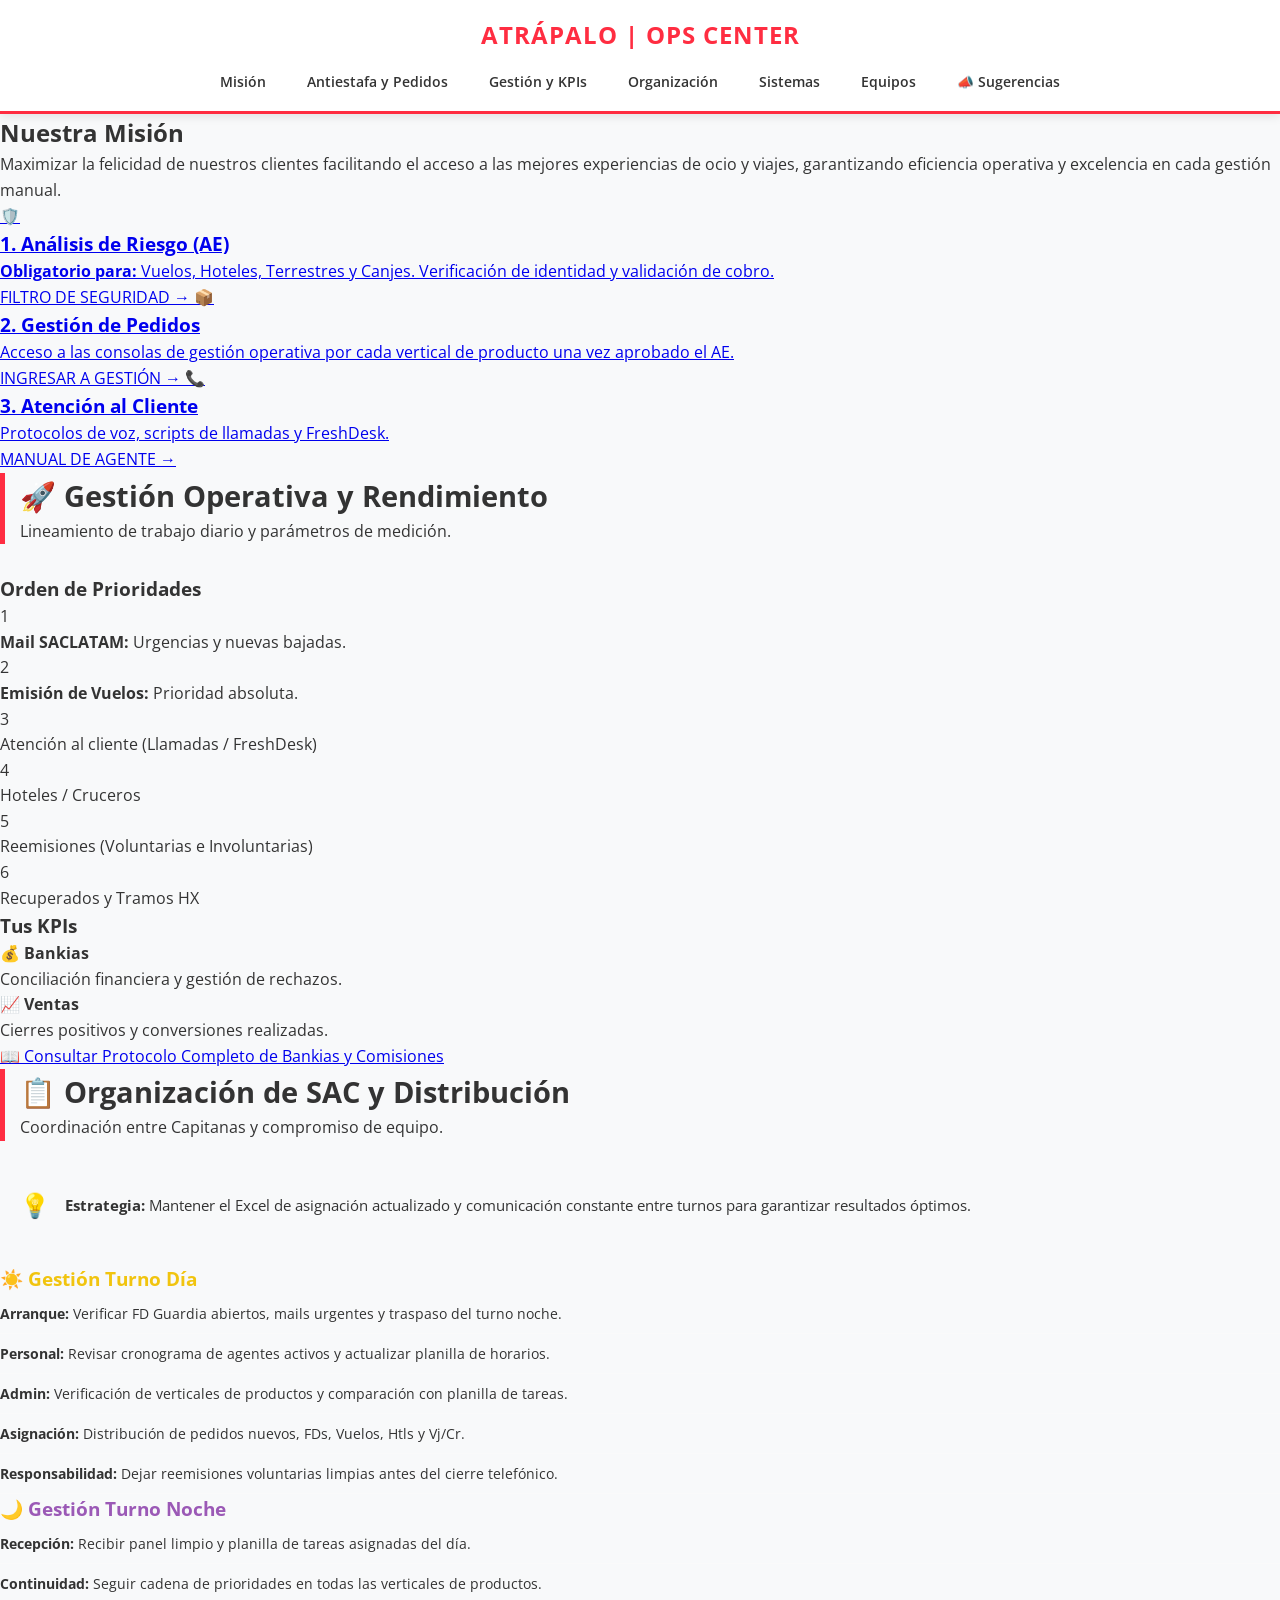
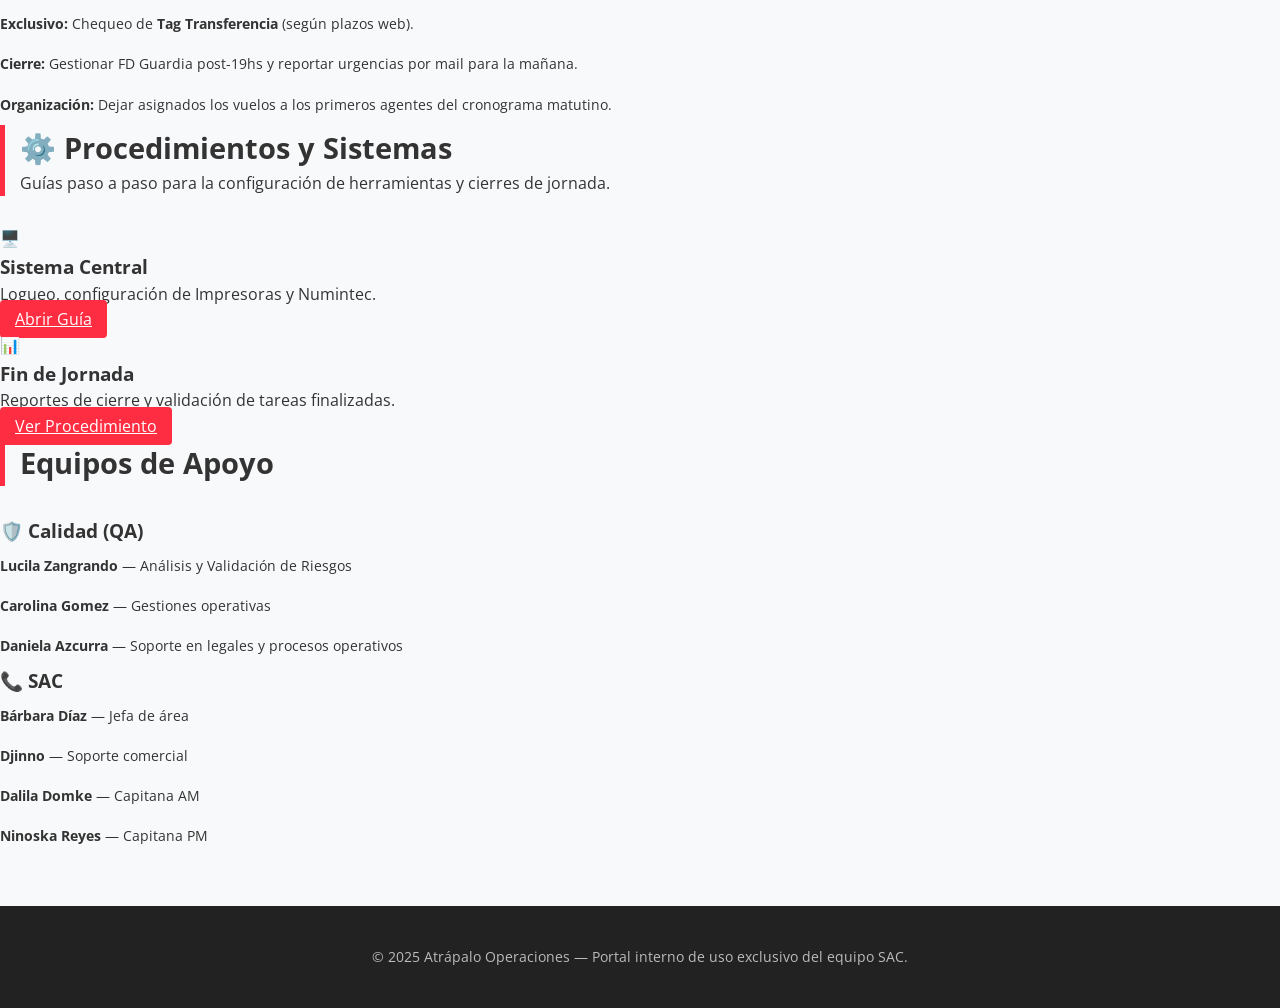
==== index.html @ 84a36c62 "subo info" ====
<!DOCTYPE html>
<html lang="es">
<head>
    <meta charset="UTF-8">
    <meta name="viewport" content="width=device-width, initial-scale=1.0">
    <title>Atrápalo Ops Center | Dashboard Operativo</title>
    <link rel="stylesheet" href="./style.css">
    <link rel="preconnect" href="https://fonts.googleapis.com">
    <link href="https://fonts.googleapis.com/css2?family=Open+Sans:wght@300;400;600;700&family=Fredoka:wght@400;600&display=swap" rel="stylesheet">
</head>
<body>

<!-- =====================================================================
     HEADER
     ===================================================================== -->
<header>
    <div class="header-content">
        <h1>Atrápalo <span class="sub-logo">| Ops Center</span></h1>
    </div>
    <nav class="main-nav">
        <ul>
            <li><a href="#objetivo">Misión</a></li>
            <li><a href="#flujo-operativo">Antiestafa y Pedidos</a></li>
            <li><a href="#gestion-diaria">Gestión y KPIs</a></li>
            <li><a href="#distribucion">Organización</a></li>
            <li><a href="#guias-tecnicas">Sistemas</a></li>
            <li><a href="#equipos">Equipos</a></li>
            <li><a href="html/contacto.html" class="nav-cta">📣 Sugerencias</a></li>
        </ul>
    </nav>
</header>

<main>

    <!-- =================================================================
         MISIÓN
         ================================================================= -->
    <section id="objetivo" class="hero-section">
        <div class="container">
            <h2>Nuestra Misión</h2>
            <p>Maximizar la felicidad de nuestros clientes facilitando el acceso a las mejores experiencias de ocio y viajes, garantizando eficiencia operativa y excelencia en cada gestión manual.</p>
        </div>
    </section>


    <!-- =================================================================
         FLUJO OPERATIVO — Antiestafa, Pedidos, Atención
         ================================================================= -->
    <section id="flujo-operativo" class="section-padding">
        <div class="dashboard-grid">

            <a href="html/antiestafa.html" class="flow-card flow-card--red">
                <span class="flow-icon">🛡️</span>
                <h3>1. Análisis de Riesgo (AE)</h3>
                <p><strong>Obligatorio para:</strong> Vuelos, Hoteles, Terrestres y Canjes. Verificación de identidad y validación de cobro.</p>
                <span class="flow-cta">FILTRO DE SEGURIDAD →</span>
            </a>

            <a href="html/gestion-pedidos.html" class="flow-card flow-card--yellow">
                <span class="flow-icon">📦</span>
                <h3>2. Gestión de Pedidos</h3>
                <p>Acceso a las consolas de gestión operativa por cada vertical de producto una vez aprobado el AE.</p>
                <span class="flow-cta">INGRESAR A GESTIÓN →</span>
            </a>

            <a href="html/atencion-cliente.html" class="flow-card flow-card--blue">
                <span class="flow-icon">📞</span>
                <h3>3. Atención al Cliente</h3>
                <p>Protocolos de voz, scripts de llamadas y FreshDesk.</p>
                <span class="flow-cta">MANUAL DE AGENTE →</span>
            </a>

        </div>
    </section>


    <!-- =================================================================
         GESTIÓN OPERATIVA Y KPIs
         ================================================================= -->
    <section id="gestion-diaria" class="section-padding bg-alt">
        <div class="section-title">
            <h2>🚀 Gestión Operativa y Rendimiento</h2>
            <p>Lineamiento de trabajo diario y parámetros de medición.</p>
        </div>

        <div class="operativa-grid">

            <!-- Prioridades -->
            <div class="priority-container">
                <h3>Orden de Prioridades</h3>
                <div class="priority-list">
                    <div class="priority-item top">
                        <span class="number">1</span>
                        <p><strong>Mail SACLATAM:</strong> Urgencias y nuevas bajadas.</p>
                    </div>
                    <div class="priority-item highlight">
                        <span class="number">2</span>
                        <p><strong>Emisión de Vuelos:</strong> Prioridad absoluta.</p>
                    </div>
                    <div class="priority-item">
                        <span class="number">3</span>
                        <p>Atención al cliente (Llamadas / FreshDesk)</p>
                    </div>
                    <div class="priority-item">
                        <span class="number">4</span>
                        <p>Hoteles / Cruceros</p>
                    </div>
                    <div class="priority-item">
                        <span class="number">5</span>
                        <p>Reemisiones (Voluntarias e Involuntarias)</p>
                    </div>
                    <div class="priority-item">
                        <span class="number">6</span>
                        <p>Recuperados y Tramos HX</p>
                    </div>
                </div>
            </div>

            <!-- KPIs -->
            <div class="metrics-sidebar">
                <h3>Tus KPIs</h3>

                <div class="metric-card-v2 kpi-bankias">
                    <h4>💰 Bankias</h4>
                    <p>Conciliación financiera y gestión de rechazos.</p>
                </div>

                <div class="metric-card-v2 kpi-ventas">
                    <h4>📈 Ventas</h4>
                    <p>Cierres positivos y conversiones realizadas.</p>
                </div>
            </div>

        </div>

        <div class="text-center mt-40">
            <a href="html/bankia-detalle.html" class="btn-action">
                📖 Consultar Protocolo Completo de Bankias y Comisiones
            </a>
        </div>
    </section>


    <!-- =================================================================
         ORGANIZACIÓN — Turnos Día / Noche
         ================================================================= -->
    <section id="distribucion" class="section-padding">
        <div class="section-title">
            <h2>📋 Organización de SAC y Distribución</h2>
            <p>Coordinación entre Capitanas y compromiso de equipo.</p>
        </div>

        <div class="alert-box info">
            <span class="alert-icon">💡</span>
            <p><strong>Estrategia:</strong> Mantener el Excel de asignación actualizado y comunicación constante entre turnos para garantizar resultados óptimos.</p>
        </div>

        <div class="teams-container">
            <div class="team-block">
                <h3 style="color: #f1c40f;">☀️ Gestión Turno Día</h3>
                <ul class="member-list">
                    <li><strong>Arranque:</strong> Verificar FD Guardia abiertos, mails urgentes y traspaso del turno noche.</li>
                    <li><strong>Personal:</strong> Revisar cronograma de agentes activos y actualizar planilla de horarios.</li>
                    <li><strong>Admin:</strong> Verificación de verticales de productos y comparación con planilla de tareas.</li>
                    <li><strong>Asignación:</strong> Distribución de pedidos nuevos, FDs, Vuelos, Htls y Vj/Cr.</li>
                    <li><strong>Responsabilidad:</strong> Dejar reemisiones voluntarias limpias antes del cierre telefónico.</li>
                </ul>
            </div>

            <div class="team-block">
                <h3 style="color: #9b59b6;">🌙 Gestión Turno Noche</h3>
                <ul class="member-list">
                    <li><strong>Recepción:</strong> Recibir panel limpio y planilla de tareas asignadas del día.</li>
                    <li><strong>Continuidad:</strong> Seguir cadena de prioridades en todas las verticales de productos.</li>
                    <li><strong>Exclusivo:</strong> Chequeo de <strong>Tag Transferencia</strong> (según plazos web).</li>
                    <li><strong>Cierre:</strong> Gestionar FD Guardia post-19hs y reportar urgencias por mail para la mañana.</li>
                    <li><strong>Organización:</strong> Dejar asignados los vuelos a los primeros agentes del cronograma matutino.</li>
                </ul>
            </div>
        </div>
    </section>


    <!-- =================================================================
         PROCEDIMIENTOS Y SISTEMAS
         ================================================================= -->
    <section id="guias-tecnicas" class="section-padding bg-alt">
        <div class="section-title">
            <h2>⚙️ Procedimientos y Sistemas</h2>
            <p>Guías paso a paso para la configuración de herramientas y cierres de jornada.</p>
        </div>

        <div class="product-grid">
            <article class="product-card-v2">
                <div class="p-icon">🖥️</div>
                <h3>Sistema Central</h3>
                <p>Logueo, configuración de Impresoras y Numintec.</p>
                <a href="html/gestion-sistema.html" class="btn-action btn-sm">Abrir Guía</a>
            </article>

            <article class="product-card-v2">
                <div class="p-icon">📊</div>
                <h3>Fin de Jornada</h3>
                <p>Reportes de cierre y validación de tareas finalizadas.</p>
                <a href="html/fin-dia.html" class="btn-action btn-sm">Ver Procedimiento</a>
            </article>
        </div>
    </section>


    <!-- =================================================================
         EQUIPOS DE APOYO
         ================================================================= -->
    <section id="equipos" class="section-padding">
        <div class="section-title">
            <h2>Equipos de Apoyo</h2>
        </div>

        <div class="teams-container">
            <div class="team-block">
                <h3>🛡️ Calidad (QA)</h3>
                <ul class="member-list">
                    <li><strong>Lucila Zangrando</strong> — Análisis y Validación de Riesgos</li>
                    <li><strong>Carolina Gomez</strong> — Gestiones operativas</li>
                    <li><strong>Daniela Azcurra</strong> — Soporte en legales y procesos operativos</li>
                </ul>
            </div>

            <div class="team-block">
                <h3>📞 SAC</h3>
                <ul class="member-list">
                    <li><strong>Bárbara Díaz</strong> — Jefa de área</li>
                    <li><strong>Djinno</strong> — Soporte comercial</li>
                    <li><strong>Dalila Domke</strong> — Capitana AM</li>
                    <li><strong>Ninoska Reyes</strong> — Capitana PM</li>
                </ul>
            </div>
        </div>
    </section>

</main>

<!-- =====================================================================
     FOOTER
     ===================================================================== -->
<footer>
    <p>&copy; 2025 Atrápalo Operaciones — Portal interno de uso exclusivo del equipo SAC.</p>
</footer>

</body>
</html>
---- style.css ----
:root {
    /* Colores corporativos de Atrápalo */
    --primary-base: #ff2d41; /* El rojo característico de Atrápalo */
    --primary-dark: #d61f32;
    --secondary-bg: #f8f9fa;
    --text-main: #333333;
    --text-muted: #666666;
    --white: #ffffff;
    --shadow: rgba(0, 0, 0, 0.1);
}

/* BASE */
* {
    margin: 0;
    padding: 0;
    box-sizing: border-box;
    font-family: 'Open Sans', Arial, sans-serif;
}

body {
    background-color: var(--secondary-bg);
    color: var(--text-main);
    line-height: 1.6;
}

/* HEADER & NAV */
header {
    background-color: var(--white);
    border-bottom: 3px solid var(--primary-base);
    padding: 1rem 5%;
    display: flex;
    flex-direction: column;
    align-items: center;
}

header h1 {
    color: var(--primary-base);
    font-size: 1.5rem;
    text-transform: uppercase;
    letter-spacing: 1px;
}

nav ul {
    display: flex;
    list-style: none;
    gap: 10px;
    margin-top: 15px;
}

nav a {
    color: var(--text-main);
    text-decoration: none;
    padding: 8px 15px;
    font-weight: 600;
    font-size: 0.9rem;
    border-radius: 20px;
    transition: all 0.3s ease;
    border: 1px solid transparent;
}

nav a:hover {
    color: var(--primary-base);
    border-color: var(--primary-base);
}

/* CAROUSEL / HERO SECTION */
.carousel {
    width: 100%;
    height: 35vh;
    background: linear-gradient(rgba(0,0,0,0.5), rgba(0,0,0,0.5)), 
                url('https://images.unsplash.com/photo-1454165833767-027ffea9e78b?auto=format&fit=crop&w=1200&q=80');
    background-size: cover;
    background-position: center;
    display: flex;
    flex-direction: column;
    align-items: center;
    justify-content: center;
    color: var(--white);
    text-align: center;
    padding: 0 20px;
}

.carousel h2 {
    font-size: 2rem;
    margin-bottom: 10px;
}

/* SECTION BOXES (Gestión de Grupos) */
.services-container {
    display: grid;
    grid-template-columns: repeat(3, 1fr);
    gap: 25px;
    padding: 50px 5%;
    max-width: 1200px;
    margin: 0 auto;
}

.box {
    background: var(--white);
    padding: 30px;
    border-radius: 4px; /* Atrápalo usa bordes poco redondeados */
    box-shadow: 0 2px 10px var(--shadow);
    text-align: center;
    border-top: 4px solid var(--primary-base);
    transition: transform 0.3s ease;
}

.box:hover {
    transform: translateY(-5px);
}

.box h3 {
    margin-bottom: 15px;
    color: var(--primary-base);
}
/* SECCIÓN DE EQUIPOS Y TABLAS */
.team-section {
    max-width: 1200px;
    margin: 40px auto;
    padding: 0 5%;
}

.section-title {
    margin-bottom: 25px;
    border-left: 5px solid var(--primary-base);
    padding-left: 15px;
}

.section-title h2 {
    color: var(--text-main);
    font-size: 1.8rem;
}

.table-container {
    background: var(--white);
    border-radius: 4px;
    box-shadow: 0 2px 8px var(--shadow);
    overflow-x: auto; /* Permite scroll horizontal en móviles */
}

table {
    width: 100%;
    border-collapse: collapse;
    min-width: 600px; /* Evita que la tabla se colapse demasiado */
}

table th {
    background-color: #f1f1f1;
    color: var(--text-main);
    text-align: left;
    padding: 15px;
    font-size: 0.9rem;
    text-transform: uppercase;
    border-bottom: 2px solid #ddd;
}

table td {
    padding: 15px;
    border-bottom: 1px solid #eee;
    font-size: 0.95rem;
}

table tr:hover {
    background-color: #fff9f9; /* Color sutil al pasar el mouse */
}

/* Etiquetas de Estado */
.status {
    padding: 4px 10px;
    border-radius: 12px;
    font-size: 0.75rem;
    font-weight: bold;
}

.status.online {
    background-color: #e6fcf5;
    color: #0ca678;
}

.status.offline {
    background-color: #fff5f5;
    color: #fa5252;
}

/* SECCIÓN IATAS LATAM */
.iatas-section {
    max-width: 1200px;
    margin: 40px auto;
    padding: 0 5%;
}

.iatas-container {
    display: grid;
    grid-template-columns: repeat(4, 1fr);
    gap: 20px;
    margin-top: 20px;
}

.iata-card {
    background: var(--white);
    padding: 20px;
    border-radius: 4px;
    box-shadow: 0 2px 8px var(--shadow);
    border-top: 3px solid #ddd;
    transition: border-color 0.3s;
}

.iata-card:hover {
    border-top-color: var(--primary-base);
}

.iata-card h4 {
    color: var(--primary-base);
    text-transform: uppercase;
    font-size: 1.1rem;
    margin-bottom: 15px;
    border-bottom: 1px solid #eee;
    padding-bottom: 5px;
}

.iata-group {
    margin-bottom: 15px;
}

.iata-label {
    display: block;
    font-size: 0.8rem;
    font-weight: bold;
    color: var(--text-muted);
    margin-bottom: 8px;
}

.iata-card p {
    font-size: 0.9rem;
    margin-bottom: 10px;
    line-height: 1.4;
}

/* Estilo para los comandos de logueo */
.log-cmd {
    display: inline-block;
    background: #f4f4f4;
    color: #d61f32;
    padding: 2px 6px;
    border-radius: 3px;
    font-family: 'Courier New', monospace;
    font-weight: bold;
    margin-top: 4px;
    border: 1px solid #e0e0e0;
}

/* BREAKPOINTS IATAS */
@media (max-width: 1024px) {
    .iatas-container {
        grid-template-columns: repeat(2, 1fr);
    }
}

@media (max-width: 600px) {
    .iatas-container {
        grid-template-columns: 1fr;
    }
}

/* OBJETIVO HERO */
.hero-objective {
    background: #fff;
    padding: 40px 5%;
    border-bottom: 1px solid #eee;
    text-align: center;
}

.hero-objective h2 {
    color: var(--primary-base);
    margin-bottom: 15px;
}

/* MÉTRICAS / KPIs */
.metrics-section {
    padding: 40px 5%;
    max-width: 1200px;
    margin: 0 auto;
}

.metrics-grid {
    display: grid;
    grid-template-columns: repeat(auto-fit, minmax(250px, 1fr));
    gap: 20px;
}

.metric-card {
    background: #1a2a3a;
    color: white;
    padding: 25px;
    border-radius: 8px;
    text-align: center;
}

.metric-card.bankias { border-bottom: 5px solid #27ae60; }
.metric-card.ventas { border-bottom: 5px solid var(--primary-base); }

.metric-card .value {
    font-size: 2.5rem;
    font-weight: bold;
    margin: 10px 0;
}

.trend { font-size: 0.85rem; margin-top: 10px; }
.trend.up { color: #2ecc71; }
.trend.down { color: #e74c3c; }

/* SECTORES Y TAREAS */
.sectors-grid {
    display: grid;
    grid-template-columns: repeat(3, 1fr);
    gap: 20px;
    padding: 0 5% 40px;
    max-width: 1200px;
    margin: 0 auto;
}

.sector-box {
    background: white;
    padding: 20px;
    border-radius: 4px;
    box-shadow: 0 2px 5px var(--shadow);
}

.sector-box ul {
    list-style: none;
    margin-top: 10px;
    font-size: 0.9rem;
}

.sector-box li::before {
    content: "•";
    color: var(--primary-base);
    font-weight: bold;
    margin-right: 8px;
}

/* EQUIPOS SOPORTE */
.support-grid {
    display: grid;
    grid-template-columns: 1fr 1fr;
    gap: 20px;
    padding: 0 5% 40px;
    max-width: 1200px;
    margin: 0 auto;
}

.support-card {
    background: #fdfdfd;
    padding: 25px;
    border: 1px dashed #ccc;
    border-radius: 4px;
}

.btn-sm {
    background: var(--primary-base);
    color: white;
    border: none;
    padding: 8px 15px;
    margin-top: 15px;
    border-radius: 4px;
    cursor: pointer;
}

/* RESPONSIVO */
@media (max-width: 768px) {
    .sectors-grid, .support-grid {
        grid-template-columns: 1fr;
    }
}

/* PRODUCTOS */
.products-grid {
    display: grid;
    grid-template-columns: repeat(auto-fit, minmax(200px, 1fr));
    gap: 15px;
    padding: 0 5% 40px;
    max-width: 1200px;
    margin: 0 auto;
}

.product-card {
    background: var(--white);
    padding: 20px;
    border: 1px solid #eee;
    text-align: center;
    border-radius: 4px;
}

.product-card h3 {
    color: var(--primary-base);
    font-size: 1rem;
    margin-bottom: 10px;
}

/* MÉTRICAS DETALLE */
.metrics-detail {
    background-color: #fcfcfc;
    padding: 40px 5%;
    border-top: 1px solid #eee;
}

.metrics-container {
    max-width: 1200px;
    margin: 0 auto;
    display: flex;
    flex-direction: column;
    gap: 20px;
}

.kpi-block {
    background: white;
    border-left: 5px solid var(--primary-base);
    padding: 20px;
    box-shadow: 0 2px 5px rgba(0,0,0,0.05);
}

.kpi-header {
    display: flex;
    align-items: center;
    gap: 10px;
    margin-bottom: 10px;
}

.kpi-icon { font-size: 1.5rem; }

/* EQUIPOS DETALLE */
.teams-grid {
    display: grid;
    grid-template-columns: 1fr 1fr;
    gap: 25px;
    padding: 0 5% 50px;
    max-width: 1200px;
    margin: 0 auto;
}

.team-card {
    background: white;
    padding: 25px;
    border-radius: 4px;
    box-shadow: 0 2px 10px var(--shadow);
}

.team-card h3 {
    margin-bottom: 15px;
    color: var(--primary-base);
    border-bottom: 2px solid #f4f4f4;
    padding-bottom: 10px;
}

.member-list {
    list-style: none;
}

.member-list li {
    padding: 8px 0;
    border-bottom: 1px solid #fafafa;
    font-size: 0.9rem;
}

/* RESPONSIVO */
@media (max-width: 768px) {
    .teams-grid { grid-template-columns: 1fr; }
}

/* Ajuste móvil para la sección de tabla */
@media (max-width: 768px) {
    .section-title h2 {
        font-size: 1.4rem;
    }
}

/* FOOTER */
footer {
    background-color: #222;
    color: var(--white);
    text-align: center;
    padding: 40px 5%;
    margin-top: 50px;
}

footer p {
    font-size: 0.85rem;
    color: #bbb;
}

/* RESPONSIVE */
@media (max-width: 992px) {
    .services-container { grid-template-columns: repeat(2, 1fr); }
}

@media (max-width: 768px) {
    nav ul { flex-direction: column; width: 100%; text-align: center; }
    nav a { display: block; }
    .carousel h2 { font-size: 1.5rem; }
}

@media (max-width: 480px) {
    .services-container { grid-template-columns: 1fr; }
}

/* SECCIÓN BANKIAS */
.bankias-section {
    max-width: 1000px;
    margin: 40px auto;
    padding: 0 5%;
}

/* Alertas */
.alert-box {
    display: flex;
    align-items: center;
    gap: 15px;
    padding: 15px 20px;
    border-radius: 4px;
    margin-bottom: 25px;
    font-size: 0.95rem;
}

.alert-box.critical {
    background-color: #fff5f5;
    border-left: 5px solid var(--primary-base);
    color: #c92a2a;
}

.alert-icon { font-size: 1.5rem; }

/* Acordeones Estilizados */
.bankia-detail {
    background: white;
    margin-bottom: 10px;
    border: 1px solid #eee;
    border-radius: 4px;
    overflow: hidden;
}

.bankia-detail summary {
    padding: 15px 20px;
    cursor: pointer;
    font-weight: bold;
    background: #fdfdfd;
    color: var(--text-main);
    list-style: none;
    position: relative;
}

.bankia-detail summary::after {
    content: "▼";
    position: absolute;
    right: 20px;
    font-size: 0.8rem;
    color: var(--primary-base);
}

.bankia-detail[open] summary {
    background: var(--primary-base);
    color: white;
}

.bankia-detail[open] summary::after {
    content: "▲";
    color: white;
}

.details-content {
    padding: 20px;
    border-top: 1px solid #eee;
    line-height: 1.6;
}

/* Pasos del Proceso */
.process-step {
    margin-bottom: 20px;
    padding-left: 15px;
    border-left: 2px solid #eee;
}

.step-badge {
    background: #eee;
    color: #666;
    padding: 2px 8px;
    font-size: 0.75rem;
    font-weight: bold;
    border-radius: 3px;
    text-transform: uppercase;
}

.process-step h4 {
    margin: 5px 0;
    color: var(--primary-base);
}

/* Listas y Notas */
.rule-list { padding-left: 20px; margin-top: 10px; }
.rule-list li { margin-bottom: 8px; font-size: 0.9rem; }

.info-note {
    background: #e7f5ff;
    padding: 10px 15px;
    border-radius: 4px;
    margin-top: 15px;
    font-size: 0.85rem;
    color: #1971c2;
}

.back-to-top {
    text-align: center;
    margin-top: 30px;
}

.back-to-top a {
    text-decoration: none;
    color: var(--text-muted);
    font-size: 0.8rem;
}

/* SECCIÓN ANTIESTAFA */
.antiestafa-section {
    max-width: 1100px;
    margin: 40px auto;
    padding: 0 5%;
}

.submenu-internal {
    background: #f8f9fa;
    padding: 15px;
    border-radius: 4px;
    margin-bottom: 30px;
    border: 1px solid #ddd;
}

.submenu-internal ul {
    display: flex;
    justify-content: space-around;
    list-style: none;
    flex-wrap: wrap;
}

.submenu-internal a {
    text-decoration: none;
    color: var(--primary-base);
    font-weight: bold;
    font-size: 0.9rem;
}

.antiestafa-card {
    background: white;
    padding: 30px;
    border-radius: 8px;
    margin-bottom: 30px;
    box-shadow: 0 4px 12px rgba(0,0,0,0.08);
}

.antiestafa-card h2 {
    color: #1a2a3a;
    border-bottom: 3px solid var(--primary-base);
    display: inline-block;
    margin-bottom: 20px;
    padding-bottom: 5px;
}

/* Grid de validación */
.grid-validation {
    display: grid;
    grid-template-columns: repeat(auto-fit, minmax(300px, 1fr));
    gap: 20px;
}

.validation-item h4 {
    color: var(--primary-base);
    margin-bottom: 8px;
}

/* Herramientas por país */
.tools-grid {
    display: grid;
    grid-template-columns: 1fr 1fr;
    gap: 30px;
}

.country-box {
    background: #fdfdfd;
    padding: 20px;
    border: 1px solid #eee;
    border-radius: 5px;
}

.country-box h4 {
    margin-bottom: 15px;
    border-bottom: 1px solid #eee;
    padding-bottom: 5px;
}

.country-box ul {
    list-style: square;
    padding-left: 20px;
    font-size: 0.9rem;
}

/* Checklist */
.checklist-list {
    list-style: none;
    padding: 0;
}

.checklist-list li {
    padding: 10px;
    background: #fff9f9;
    margin-bottom: 5px;
    border-radius: 4px;
    display: flex;
    align-items: center;
    gap: 10px;
}

.checklist-list input[type="checkbox"] {
    transform: scale(1.2);
    accent-color: var(--primary-base);
}

/* Alerta */
.alert-box.warning {
    background: #fff3cd;
    border-left: 5px solid #ffc107;
    color: #856404;
    padding: 15px;
    margin-top: 25px;
}

@media (max-width: 768px) {
    .tools-grid { grid-template-columns: 1fr; }
    .submenu-internal ul { flex-direction: column; gap: 10px; }
}

/* ==========================================================================
   VARIABLES CORPORATIVAS DE ATRÁPALO
   ========================================================================== */
:root {
    --primary-base: #ff2d41;      /* Rojo Atrápalo */
    --primary-dark: #d61f32;
    --secondary-bg: #f8f9fa;
    --text-main: #333333;
    --text-muted: #666666;
    --white: #ffffff;
    --shadow: rgba(0, 0, 0, 0.1);
    --border-radius: 4px;
}

/* ==========================================================================
   ESTILOS BASE Y RESET
   ========================================================================== */
* {
    margin: 0;
    padding: 0;
    box-sizing: border-box;
    font-family: 'Open Sans', Arial, sans-serif;
}

body {
    background-color: var(--secondary-bg);
    color: var(--text-main);
    line-height: 1.6;
}

/* ==========================================================================
   HEADER Y NAVEGACIÓN
   ========================================================================== */
header {
    background-color: var(--white);
    border-bottom: 3px solid var(--primary-base);
    padding: 1rem 5%;
    display: flex;
    flex-direction: column;
    align-items: center;
    box-shadow: 0 2px 10px var(--shadow);
}

header h1 {
    color: var(--primary-base);
    font-size: 1.5rem;
    text-transform: uppercase;
    letter-spacing: 1px;
}

nav ul {
    display: flex;
    list-style: none;
    gap: 15px;
    margin-top: 15px;
    flex-wrap: wrap;
    justify-content: center;
}

nav a {
    color: var(--text-main);
    text-decoration: none;
    padding: 6px 12px;
    font-weight: 600;
    font-size: 0.85rem;
    border-radius: 20px;
    transition: all 0.3s ease;
    border: 1px solid transparent;
}

nav a:hover, nav a.active {
    color: var(--primary-base);
    border-color: var(--primary-base);
}

/* GDS & NDC CHIPS */
.gds-container {
    display: grid;
    grid-template-columns: repeat(auto-fit, minmax(300px, 1fr));
    gap: 20px;
}

.gds-box {
    background: white;
    padding: 25px;
    border-radius: var(--border-radius);
    box-shadow: var(--shadow);
}

.gds-box h4 {
    margin-bottom: 15px;
    color: var(--text-muted);
    text-transform: uppercase;
    font-size: 0.8rem;
    letter-spacing: 1px;
}

.gds-chips {
    display: flex;
    flex-wrap: wrap;
    gap: 10px;
}

.chip {
    background: var(--light-bg);
    color: var(--text-main);
    padding: 8px 16px;
    border-radius: 20px;
    font-size: 0.85rem;
    font-weight: 600;
    border: 1px solid #ddd;
}

/* LISTAS DE ESTADOS EN CARDS */
.status-list {
    margin-top: 15px;
    text-align: left;
}

.status-list summary {
    font-size: 0.85rem;
    color: var(--primary-base);
    cursor: pointer;
    font-weight: bold;
    outline: none;
}

.status-list ul {
    margin-top: 10px;
    padding-left: 15px;
    font-size: 0.8rem;
    list-style: circle;
}

.status-list li {
    margin-bottom: 5px;
    color: var(--text-muted);
}

.status-list li strong {
    color: var(--text-main);
}

/* ==========================================================================
   COMPONENTES REUTILIZABLES (Contenedores y Títulos)
   ========================================================================== */
.team-section, .bankias-section, .antiestafa-section {
    max-width: 1100px;
    margin: 40px auto;
    padding: 0 5%;
}

.section-title {
    margin-bottom: 30px;
    border-left: 5px solid var(--primary-base);
    padding-left: 15px;
}

.submenu-internal {
    background: #fff;
    padding: 15px;
    border-radius: var(--border-
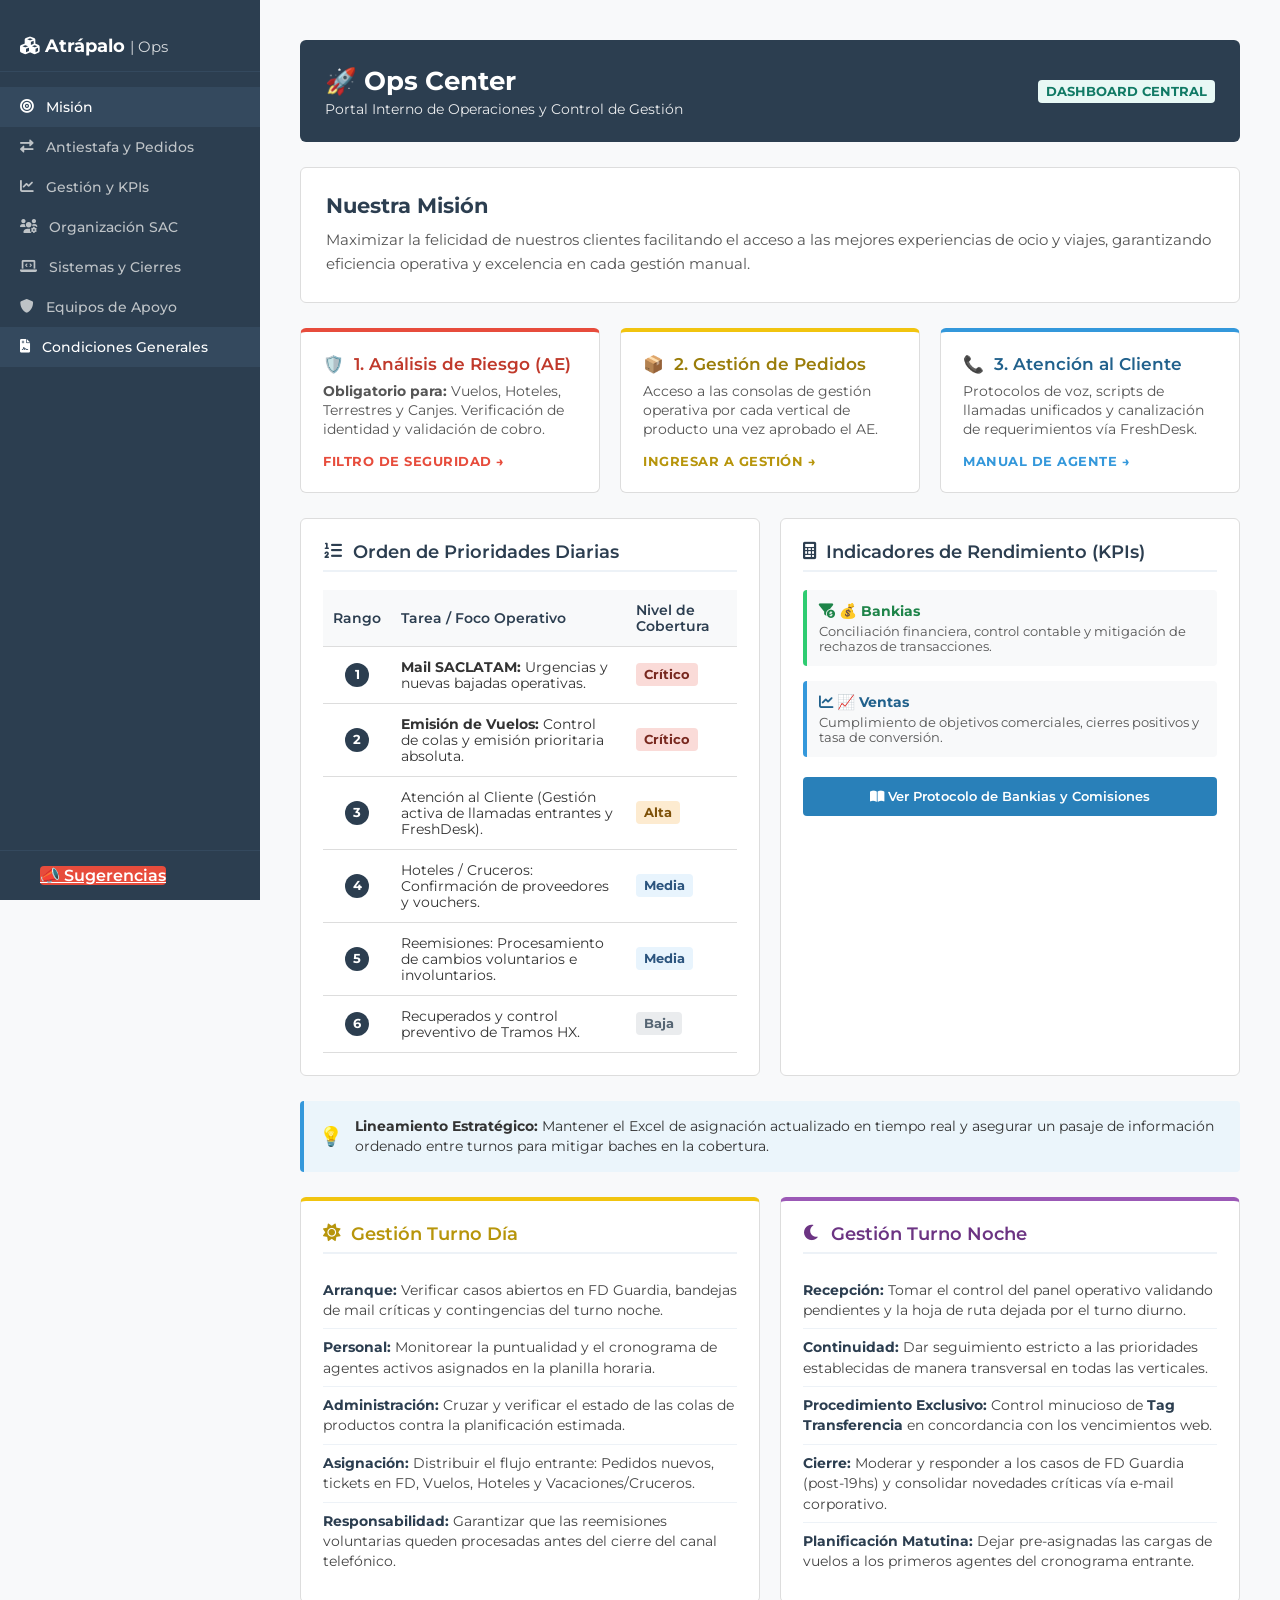
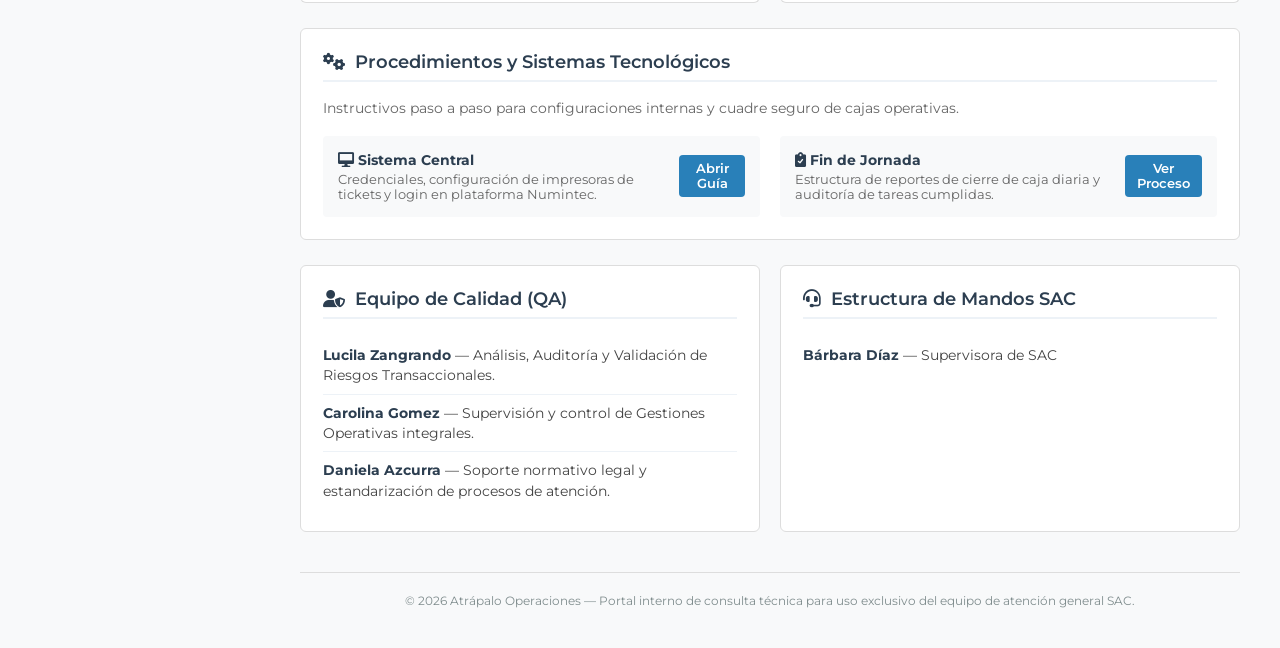
==== commit dbd16b8c: "agrego info de condiciones aereas" ====
--- a/index.html
+++ b/index.html
@@ -1,251 +1,247 @@
+
 <!DOCTYPE html>
 <html lang="es">
 <head>
     <meta charset="UTF-8">
     <meta name="viewport" content="width=device-width, initial-scale=1.0">
     <title>Atrápalo Ops Center | Dashboard Operativo</title>
+    <link href="https://fonts.googleapis.com/css2?family=Montserrat:wght@400;500;600;700&display=swap" rel="stylesheet">
+    <link rel="stylesheet" href="https://cdnjs.cloudflare.com/ajax/libs/font-awesome/6.0.0/css/all.min.css">
     <link rel="stylesheet" href="./style.css">
-    <link rel="preconnect" href="https://fonts.googleapis.com">
-    <link href="https://fonts.googleapis.com/css2?family=Open+Sans:wght@300;400;600;700&family=Fredoka:wght@400;600&display=swap" rel="stylesheet">
+
 </head>
 <body>
 
-<!-- =====================================================================
-     HEADER
-     ===================================================================== -->
-<header>
-    <div class="header-content">
-        <h1>Atrápalo <span class="sub-logo">| Ops Center</span></h1>
-    </div>
-    <nav class="main-nav">
-        <ul>
-            <li><a href="#objetivo">Misión</a></li>
-            <li><a href="#flujo-operativo">Antiestafa y Pedidos</a></li>
-            <li><a href="#gestion-diaria">Gestión y KPIs</a></li>
-            <li><a href="#distribucion">Organización</a></li>
-            <li><a href="#guias-tecnicas">Sistemas</a></li>
-            <li><a href="#equipos">Equipos</a></li>
-            <li><a href="html/contacto.html" class="nav-cta">📣 Sugerencias</a></li>
-        </ul>
+    <nav class="sidebar">
+        <div>
+            <div class="sidebar-header">
+                <i class="fas fa-cubes"></i> Atrápalo <span class="sub-logo">| Ops</span>
+            </div>
+            <ul>
+                <li><a href="#objetivo" class="active"><i class="fas fa-bullseye"></i> Misión</a></li>
+                <li><a href="#flujo-operativo"><i class="fas fa-exchange-alt"></i> Antiestafa y Pedidos</a></li>
+                <li><a href="#gestion-diaria"><i class="fas fa-chart-line"></i> Gestión y KPIs</a></li>
+                <li><a href="#distribucion"><i class="fas fa-users-cog"></i> Organización SAC</a></li>
+                <li><a href="#guias-tecnicas"><i class="fas fa-laptop-code"></i> Sistemas y Cierres</a></li>
+                <li><a href="#equipos"><i class="fas fa-shield-alt"></i> Equipos de Apoyo</a></li>
+                <li><a href="./html/condiciones.html" class="active" target="_blank"><i class="fas fa-file-contract"></i> Condiciones Generales</a></li>
+
+            </ul>
+        </div>
+        <div class="sidebar-footer">
+            <a href="html/contacto.html" class="nav-cta">📣 Sugerencias</a>
+        </div>
     </nav>
-</header>
-
-<main>
-
-    <!-- =================================================================
-         MISIÓN
-         ================================================================= -->
-    <section id="objetivo" class="hero-section">
-        <div class="container">
+
+    <main class="main-content">
+        
+        <div class="airline-header">
+            <div>
+                <h1 style="font-size: 1.6rem; margin-bottom: 5px;">🚀 Ops Center</h1>
+                <p style="font-size: 0.85rem; opacity: 0.9;">Portal Interno de Operaciones y Control de Gestión</p>
+            </div>
+            <div>
+                <span class="badge-status" style="background:#e8f8f5; color:#117a65;">DASHBOARD CENTRAL</span>
+            </div>
+        </div>
+
+        <section id="objetivo" class="hero-section">
             <h2>Nuestra Misión</h2>
             <p>Maximizar la felicidad de nuestros clientes facilitando el acceso a las mejores experiencias de ocio y viajes, garantizando eficiencia operativa y excelencia en cada gestión manual.</p>
-        </div>
-    </section>
-
-
-    <!-- =================================================================
-         FLUJO OPERATIVO — Antiestafa, Pedidos, Atención
-         ================================================================= -->
-    <section id="flujo-operativo" class="section-padding">
-        <div class="dashboard-grid">
-
-            <a href="html/antiestafa.html" class="flow-card flow-card--red">
-                <span class="flow-icon">🛡️</span>
-                <h3>1. Análisis de Riesgo (AE)</h3>
-                <p><strong>Obligatorio para:</strong> Vuelos, Hoteles, Terrestres y Canjes. Verificación de identidad y validación de cobro.</p>
-                <span class="flow-cta">FILTRO DE SEGURIDAD →</span>
-            </a>
-
-            <a href="html/gestion-pedidos.html" class="flow-card flow-card--yellow">
-                <span class="flow-icon">📦</span>
-                <h3>2. Gestión de Pedidos</h3>
-                <p>Acceso a las consolas de gestión operativa por cada vertical de producto una vez aprobado el AE.</p>
-                <span class="flow-cta">INGRESAR A GESTIÓN →</span>
-            </a>
-
-            <a href="html/atencion-cliente.html" class="flow-card flow-card--blue">
-                <span class="flow-icon">📞</span>
-                <h3>3. Atención al Cliente</h3>
-                <p>Protocolos de voz, scripts de llamadas y FreshDesk.</p>
-                <span class="flow-cta">MANUAL DE AGENTE →</span>
-            </a>
-
-        </div>
-    </section>
-
-
-    <!-- =================================================================
-         GESTIÓN OPERATIVA Y KPIs
-         ================================================================= -->
-    <section id="gestion-diaria" class="section-padding bg-alt">
-        <div class="section-title">
-            <h2>🚀 Gestión Operativa y Rendimiento</h2>
-            <p>Lineamiento de trabajo diario y parámetros de medición.</p>
-        </div>
-
-        <div class="operativa-grid">
-
-            <!-- Prioridades -->
-            <div class="priority-container">
-                <h3>Orden de Prioridades</h3>
-                <div class="priority-list">
-                    <div class="priority-item top">
-                        <span class="number">1</span>
-                        <p><strong>Mail SACLATAM:</strong> Urgencias y nuevas bajadas.</p>
-                    </div>
-                    <div class="priority-item highlight">
-                        <span class="number">2</span>
-                        <p><strong>Emisión de Vuelos:</strong> Prioridad absoluta.</p>
-                    </div>
-                    <div class="priority-item">
-                        <span class="number">3</span>
-                        <p>Atención al cliente (Llamadas / FreshDesk)</p>
-                    </div>
-                    <div class="priority-item">
-                        <span class="number">4</span>
-                        <p>Hoteles / Cruceros</p>
-                    </div>
-                    <div class="priority-item">
-                        <span class="number">5</span>
-                        <p>Reemisiones (Voluntarias e Involuntarias)</p>
-                    </div>
-                    <div class="priority-item">
-                        <span class="number">6</span>
-                        <p>Recuperados y Tramos HX</p>
-                    </div>
-                </div>
-            </div>
-
-            <!-- KPIs -->
-            <div class="metrics-sidebar">
-                <h3>Tus KPIs</h3>
-
-                <div class="metric-card-v2 kpi-bankias">
-                    <h4>💰 Bankias</h4>
-                    <p>Conciliación financiera y gestión de rechazos.</p>
-                </div>
-
-                <div class="metric-card-v2 kpi-ventas">
-                    <h4>📈 Ventas</h4>
-                    <p>Cierres positivos y conversiones realizadas.</p>
-                </div>
-            </div>
-
-        </div>
-
-        <div class="text-center mt-40">
-            <a href="html/bankia-detalle.html" class="btn-action">
-                📖 Consultar Protocolo Completo de Bankias y Comisiones
-            </a>
-        </div>
-    </section>
-
-
-    <!-- =================================================================
-         ORGANIZACIÓN — Turnos Día / Noche
-         ================================================================= -->
-    <section id="distribucion" class="section-padding">
-        <div class="section-title">
-            <h2>📋 Organización de SAC y Distribución</h2>
-            <p>Coordinación entre Capitanas y compromiso de equipo.</p>
-        </div>
-
-        <div class="alert-box info">
-            <span class="alert-icon">💡</span>
-            <p><strong>Estrategia:</strong> Mantener el Excel de asignación actualizado y comunicación constante entre turnos para garantizar resultados óptimos.</p>
-        </div>
-
-        <div class="teams-container">
-            <div class="team-block">
-                <h3 style="color: #f1c40f;">☀️ Gestión Turno Día</h3>
-                <ul class="member-list">
-                    <li><strong>Arranque:</strong> Verificar FD Guardia abiertos, mails urgentes y traspaso del turno noche.</li>
-                    <li><strong>Personal:</strong> Revisar cronograma de agentes activos y actualizar planilla de horarios.</li>
-                    <li><strong>Admin:</strong> Verificación de verticales de productos y comparación con planilla de tareas.</li>
-                    <li><strong>Asignación:</strong> Distribución de pedidos nuevos, FDs, Vuelos, Htls y Vj/Cr.</li>
-                    <li><strong>Responsabilidad:</strong> Dejar reemisiones voluntarias limpias antes del cierre telefónico.</li>
-                </ul>
-            </div>
-
-            <div class="team-block">
-                <h3 style="color: #9b59b6;">🌙 Gestión Turno Noche</h3>
-                <ul class="member-list">
-                    <li><strong>Recepción:</strong> Recibir panel limpio y planilla de tareas asignadas del día.</li>
-                    <li><strong>Continuidad:</strong> Seguir cadena de prioridades en todas las verticales de productos.</li>
-                    <li><strong>Exclusivo:</strong> Chequeo de <strong>Tag Transferencia</strong> (según plazos web).</li>
-                    <li><strong>Cierre:</strong> Gestionar FD Guardia post-19hs y reportar urgencias por mail para la mañana.</li>
-                    <li><strong>Organización:</strong> Dejar asignados los vuelos a los primeros agentes del cronograma matutino.</li>
-                </ul>
-            </div>
-        </div>
-    </section>
-
-
-    <!-- =================================================================
-         PROCEDIMIENTOS Y SISTEMAS
-         ================================================================= -->
-    <section id="guias-tecnicas" class="section-padding bg-alt">
-        <div class="section-title">
-            <h2>⚙️ Procedimientos y Sistemas</h2>
-            <p>Guías paso a paso para la configuración de herramientas y cierres de jornada.</p>
-        </div>
-
-        <div class="product-grid">
-            <article class="product-card-v2">
-                <div class="p-icon">🖥️</div>
-                <h3>Sistema Central</h3>
-                <p>Logueo, configuración de Impresoras y Numintec.</p>
-                <a href="html/gestion-sistema.html" class="btn-action btn-sm">Abrir Guía</a>
-            </article>
-
-            <article class="product-card-v2">
-                <div class="p-icon">📊</div>
-                <h3>Fin de Jornada</h3>
-                <p>Reportes de cierre y validación de tareas finalizadas.</p>
-                <a href="html/fin-dia.html" class="btn-action btn-sm">Ver Procedimiento</a>
-            </article>
-        </div>
-    </section>
-
-
-    <!-- =================================================================
-         EQUIPOS DE APOYO
-         ================================================================= -->
-    <section id="equipos" class="section-padding">
-        <div class="section-title">
-            <h2>Equipos de Apoyo</h2>
-        </div>
-
-        <div class="teams-container">
-            <div class="team-block">
-                <h3>🛡️ Calidad (QA)</h3>
-                <ul class="member-list">
-                    <li><strong>Lucila Zangrando</strong> — Análisis y Validación de Riesgos</li>
-                    <li><strong>Carolina Gomez</strong> — Gestiones operativas</li>
-                    <li><strong>Daniela Azcurra</strong> — Soporte en legales y procesos operativos</li>
-                </ul>
-            </div>
-
-            <div class="team-block">
-                <h3>📞 SAC</h3>
-                <ul class="member-list">
-                    <li><strong>Bárbara Díaz</strong> — Jefa de área</li>
-                    <li><strong>Djinno</strong> — Soporte comercial</li>
-                    <li><strong>Dalila Domke</strong> — Capitana AM</li>
-                    <li><strong>Ninoska Reyes</strong> — Capitana PM</li>
-                </ul>
-            </div>
-        </div>
-    </section>
-
-</main>
-
-<!-- =====================================================================
-     FOOTER
-     ===================================================================== -->
-<footer>
-    <p>&copy; 2025 Atrápalo Operaciones — Portal interno de uso exclusivo del equipo SAC.</p>
-</footer>
+        </section>
+
+        <section id="flujo-operativo" style="margin-bottom: 25px;">
+            <div class="grid-info-general">
+                
+                <a href="html/antiestafa.html" class="flow-card-link">
+                    <div class="data-panel" style="border-top: 4px solid #e74c3c; height: 100%;">
+                        <div class="flow-card-body">
+                            <h3 style="color: #c0392b;"><span style="margin-right: 5px;">🛡️</span> 1. Análisis de Riesgo (AE)</h3>
+                            <p><strong>Obligatorio para:</strong> Vuelos, Hoteles, Terrestres y Canjes. Verificación de identidad y validación de cobro.</p>
+                            <span class="flow-cta" style="color: #e74c3c;">Filtro de Seguridad →</span>
+                        </div>
+                    </div>
+                </a>
+
+                <a href="html/gestion-pedidos.html" class="flow-card-link">
+                    <div class="data-panel" style="border-top: 4px solid #f1c40f; height: 100%;">
+                        <div class="flow-card-body">
+                            <h3 style="color: #9a7d0a;"><span style="margin-right: 5px;">📦</span> 2. Gestión de Pedidos</h3>
+                            <p>Acceso a las consolas de gestión operativa por cada vertical de producto una vez aprobado el AE.</p>
+                            <span class="flow-cta" style="color: #b7950b;">Ingresar a Gestión →</span>
+                        </div>
+                    </div>
+                </a>
+
+                <a href="html/atencion-cliente.html" class="flow-card-link">
+                    <div class="data-panel" style="border-top: 4px solid #3498db; height: 100%;">
+                        <div class="flow-card-body">
+                            <h3 style="color: #21618c;"><span style="margin-right: 5px;">📞</span> 3. Atención al Cliente</h3>
+                            <p>Protocolos de voz, scripts de llamadas unificados y canalización de requerimientos vía FreshDesk.</p>
+                            <span class="flow-cta" style="color: #3498db;">Manual de Agente →</span>
+                        </div>
+                    </div>
+                </a>
+
+            </div>
+        </section>
+
+        <section id="gestion-diaria" style="margin-bottom: 25px;">
+            <div class="grid-info-general">
+                
+                <div class="data-panel" style="flex: 2;">
+                    <div class="panel-title"><i class="fas fa-list-ol"></i> Orden de Prioridades Diarias</div>
+                    <table class="consult-table">
+                        <thead>
+                            <tr>
+                                <th style="width: 60px; text-align: center;">Rango</th>
+                                <th>Tarea / Foco Operativo</th>
+                                <th>Nivel de Cobertura</th>
+                            </tr>
+                        </thead>
+                        <tbody>
+                            <tr>
+                                <td style="text-align: center;"><span class="priority-number">1</span></td>
+                                <td><strong>Mail SACLATAM:</strong> Urgencias y nuevas bajadas operativas.</td>
+                                <td><span class="badge-status" style="background:#fadbd8; color:#78281f;">Crítico</span></td>
+                            </tr>
+                            <tr>
+                                <td style="text-align: center;"><span class="priority-number">2</span></td>
+                                <td><strong>Emisión de Vuelos:</strong> Control de colas y emisión prioritaria absoluta.</td>
+                                <td><span class="badge-status" style="background:#fadbd8; color:#78281f;">Crítico</span></td>
+                            </tr>
+                            <tr>
+                                <td style="text-align: center;"><span class="priority-number">3</span></td>
+                                <td>Atención al Cliente (Gestión activa de llamadas entrantes y FreshDesk).</td>
+                                <td><span class="badge-status" style="background:#fdebd0; color:#7e5109;">Alta</span></td>
+                            </tr>
+                            <tr>
+                                <td style="text-align: center;"><span class="priority-number">4</span></td>
+                                <td>Hoteles / Cruceros: Confirmación de proveedores y vouchers.</td>
+                                <td><span class="badge-status" style="background:#e8f4fd; color:#2b547e;">Media</span></td>
+                            </tr>
+                            <tr>
+                                <td style="text-align: center;"><span class="priority-number">5</span></td>
+                                <td>Reemisiones: Procesamiento de cambios voluntarios e involuntarios.</td>
+                                <td><span class="badge-status" style="background:#e8f4fd; color:#2b547e;">Media</span></td>
+                            </tr>
+                            <tr>
+                                <td style="text-align: center;"><span class="priority-number">6</span></td>
+                                <td>Recuperados y control preventivo de Tramos HX.</td>
+                                <td><span class="badge-status" style="background:#eaecee; color:#566573;">Baja</span></td>
+                            </tr>
+                        </tbody>
+                    </table>
+                </div>
+
+                <div class="data-panel" style="flex: 1;">
+                    <div class="panel-title"><i class="fas fa-calculator"></i> Indicadores de Rendimiento (KPIs)</div>
+                    
+                    <div style="margin-bottom: 15px; padding: 12px; background-color: var(--bg-light); border-left: 4px solid #2ecc71; border-radius: 4px;">
+                        <h4 style="font-size: 0.9rem; color: #1e8449; margin-bottom: 4px;"><i class="fas fa-funnel-dollar"></i> 💰 Bankias</h4>
+                        <p style="font-size: 0.8rem; color: #555;">Conciliación financiera, control contable y mitigación de rechazos de transacciones.</p>
+                    </div>
+
+                    <div style="padding: 12px; background-color: var(--bg-light); border-left: 4px solid #3498db; border-radius: 4px;">
+                        <h4 style="font-size: 0.9rem; color: #21618c; margin-bottom: 4px;"><i class="fas fa-chart-line"></i> 📈 Ventas</h4>
+                        <p style="font-size: 0.8rem; color: #555;">Cumplimiento de objetivos comerciales, cierres positivos y tasa de conversión.</p>
+                    </div>
+
+                    <div style="margin-top: 20px; text-align: center;">
+                        <a href="html/bankia-detalle.html" class="btn-action" style="width: 100%; font-size: 0.8rem;">
+                            <i class="fas fa-book-open"></i> Ver Protocolo de Bankias y Comisiones
+                        </a>
+                    </div>
+                </div>
+
+            </div>
+        </section>
+
+        <section id="distribucion" style="margin-bottom: 25px;">
+            <div class="alert-box">
+                <div style="font-size: 1.2rem;">💡</div>
+                <div>
+                    <strong>Lineamiento Estratégico:</strong> Mantener el Excel de asignación actualizado en tiempo real y asegurar un pasaje de información ordenado entre turnos para mitigar baches en la cobertura.
+                </div>
+            </div>
+
+            <div class="grid-info-general">
+                <div class="data-panel" style="border-top: 4px solid #f1c40f;">
+                    <div class="panel-title" style="color: #b7950b;"><i class="fas fa-sun"></i> Gestión Turno Día</div>
+                    <ul class="member-list">
+                        <li><strong>Arranque:</strong> Verificar casos abiertos en FD Guardia, bandejas de mail críticas y contingencias del turno noche.</li>
+                        <li><strong>Personal:</strong> Monitorear la puntualidad y el cronograma de agentes activos asignados en la planilla horaria.</li>
+                        <li><strong>Administración:</strong> Cruzar y verificar el estado de las colas de productos contra la planificación estimada.</li>
+                        <li><strong>Asignación:</strong> Distribuir el flujo entrante: Pedidos nuevos, tickets en FD, Vuelos, Hoteles y Vacaciones/Cruceros.</li>
+                        <li><strong>Responsabilidad:</strong> Garantizar que las reemisiones voluntarias queden procesadas antes del cierre del canal telefónico.</li>
+                    </ul>
+                </div>
+
+                <div class="data-panel" style="border-top: 4px solid #9b59b6;">
+                    <div class="panel-title" style="color: #6c3483;"><i class="fas fa-moon"></i> Gestión Turno Noche</div>
+                    <ul class="member-list">
+                        <li><strong>Recepción:</strong> Tomar el control del panel operativo validando pendientes y la hoja de ruta dejada por el turno diurno.</li>
+                        <li><strong>Continuidad:</strong> Dar seguimiento estricto a las prioridades establecidas de manera transversal en todas las verticales.</li>
+                        <li><strong>Procedimiento Exclusivo:</strong> Control minucioso de <strong>Tag Transferencia</strong> en concordancia con los vencimientos web.</li>
+                        <li><strong>Cierre:</strong> Moderar y responder a los casos de FD Guardia (post-19hs) y consolidar novedades críticas vía e-mail corporativo.</li>
+                        <li><strong>Planificación Matutina:</strong> Dejar pre-asignadas las cargas de vuelos a los primeros agentes del cronograma entrante.</li>
+                    </ul>
+                </div>
+            </div>
+        </section>
+
+        <section id="guias-tecnicas" style="margin-bottom: 25px;">
+            <div class="data-panel">
+                <div class="panel-title"><i class="fas fa-cogs"></i> Procedimientos y Sistemas Tecnológicos</div>
+                <p style="font-size: 0.85rem; color: #666; margin-bottom: 20px;">Instructivos paso a paso para configuraciones internas y cuadre seguro de cajas operativas.</p>
+                
+                <div class="grid-info-general" style="margin-bottom: 0;">
+                    <div style="background: var(--bg-light); padding: 15px; border-radius: 4px; display: flex; justify-content: space-between; align-items: center;">
+                        <div>
+                            <h4 style="font-size: 0.9rem; color: var(--primary-blue);"><i class="fas fa-desktop"></i> Sistema Central</h4>
+                            <p style="font-size: 0.8rem; color: #666; margin-top: 3px;">Credenciales, configuración de impresoras de tickets y login en plataforma Numintec.</p>
+                        </div>
+                        <a href="html/gestion-sistema.html" class="btn-action btn-sm">Abrir Guía</a>
+                    </div>
+
+                    <div style="background: var(--bg-light); padding: 15px; border-radius: 4px; display: flex; justify-content: space-between; align-items: center;">
+                        <div>
+                            <h4 style="font-size: 0.9rem; color: var(--primary-blue);"><i class="fas fa-clipboard-check"></i> Fin de Jornada</h4>
+                            <p style="font-size: 0.8rem; color: #666; margin-top: 3px;">Estructura de reportes de cierre de caja diaria y auditoría de tareas cumplidas.</p>
+                        </div>
+                        <a href="html/fin-dia.html" class="btn-action btn-sm">Ver Proceso</a>
+                    </div>
+                </div>
+            </div>
+        </section>
+
+        <section id="equipos" style="margin-bottom: 25px;">
+            <div class="grid-info-general">
+                
+                <div class="data-panel">
+                    <div class="panel-title"><i class="fas fa-user-shield"></i> Equipo de Calidad (QA)</div>
+                    <ul class="member-list">
+                        <li><strong>Lucila Zangrando</strong> — Análisis, Auditoría y Validación de Riesgos Transaccionales.</li>
+                        <li><strong>Carolina Gomez</strong> — Supervisión y control de Gestiones Operativas integrales.</li>
+                        <li><strong>Daniela Azcurra</strong> — Soporte normativo legal y estandarización de procesos de atención.</li>
+                    </ul>
+                </div>
+
+                <div class="data-panel">
+                    <div class="panel-title"><i class="fas fa-headset"></i> Estructura de Mandos SAC</div>
+                    <ul class="member-list">
+                        <li><strong>Bárbara Díaz</strong> — Supervisora de SAC</li>
+                    </ul>
+                </div>
+
+            </div>
+        </section>
+
+        <footer>
+            <p>&copy; 2026 Atrápalo Operaciones — Portal interno de consulta técnica para uso exclusivo del equipo de atención general SAC.</p>
+        </footer>
+
+    </main>
 
 </body>
 </html>
--- a/style.css
+++ b/style.css
@@ -1,900 +1,421 @@
+/* =====================================================================
+   1. VARIABLES DE ENTORNO Y ESTILOS BASE
+   ===================================================================== */
 :root {
-    /* Colores corporativos de Atrápalo */
-    --primary-base: #ff2d41; /* El rojo característico de Atrápalo */
-    --primary-dark: #d61f32;
-    --secondary-bg: #f8f9fa;
-    --text-main: #333333;
-    --text-muted: #666666;
+    --primary-blue: #2c3e50;
+    --text-dark: #333;
     --white: #ffffff;
-    --shadow: rgba(0, 0, 0, 0.1);
-}
-
-/* BASE */
+    --border-color: #ddd;
+    --bg-light: #f8f9fa;
+    
+    /* Semáforo de Alertas Operativas */
+    --alert-red: #fadbd8;
+    --alert-red-text: #78281f;
+    --alert-yellow: #fcf3cf;
+    --alert-yellow-text: #7e5109;
+    --alert-blue: #d4e6f1;
+    --alert-blue-text: #1b4f72;
+    --alert-purple: #ebdef0;
+    --alert-purple-text: #4a235a;
+}
+
 * {
+    box-sizing: border-box;
     margin: 0;
     padding: 0;
-    box-sizing: border-box;
-    font-family: 'Open Sans', Arial, sans-serif;
 }
 
 body {
-    background-color: var(--secondary-bg);
-    color: var(--text-main);
-    line-height: 1.6;
-}
-
-/* HEADER & NAV */
-header {
-    background-color: var(--white);
-    border-bottom: 3px solid var(--primary-base);
-    padding: 1rem 5%;
+    font-family: 'Montserrat', sans-serif;
+    background-color: var(--bg-light);
+    color: var(--text-dark);
+    display: flex;
+    min-height: 100vh;
+}
+
+code {
+    font-family: monospace;
+    background: #eef2f7;
+    padding: 2px 6px;
+    border-radius: 4px;
+    color: #c0392b;
+    font-size: 0.9rem;
+}
+
+/* =====================================================================
+   2. INTERFAZ Y LAYOUT PRINCIPAL (ESTRUCTURA GLOBAL)
+   ===================================================================== */
+/* Menú Lateral (Sidebar) */
+.sidebar {
+    width: 260px;
+    background-color: var(--primary-blue);
+    height: 100vh;
+    position: fixed;
+    top: 0;
+    left: 0;
+    color: var(--white);
+    padding-top: 20px;
+    z-index: 100;
     display: flex;
     flex-direction: column;
-    align-items: center;
-}
-
-header h1 {
-    color: var(--primary-base);
-    font-size: 1.5rem;
-    text-transform: uppercase;
-    letter-spacing: 1px;
-}
-
-nav ul {
-    display: flex;
+    justify-content: space-between;
+}
+
+.sidebar-header {
+    padding: 15px 20px;
+    font-weight: 700;
+    font-size: 1.1rem;
+    border-bottom: 1px solid #34495e;
+    margin-bottom: 15px;
+}
+
+.sidebar-header .sub-logo {
+    font-weight: 400;
+    opacity: 0.8;
+    font-size: 0.95rem;
+}
+
+.sidebar ul {
     list-style: none;
-    gap: 10px;
-    margin-top: 15px;
-}
-
-nav a {
-    color: var(--text-main);
+    flex-grow: 1;
+}
+
+.sidebar ul li a {
+    display: flex;
+    align-items: center;
+    gap: 12px;
+    padding: 12px 20px;
+    color: #bec3c7;
     text-decoration: none;
-    padding: 8px 15px;
-    font-weight: 600;
-    font-size: 0.9rem;
-    border-radius: 20px;
-    transition: all 0.3s ease;
-    border: 1px solid transparent;
-}
-
-nav a:hover {
-    color: var(--primary-base);
-    border-color: var(--primary-base);
-}
-
-/* CAROUSEL / HERO SECTION */
-.carousel {
-    width: 100%;
-    height: 35vh;
-    background: linear-gradient(rgba(0,0,0,0.5), rgba(0,0,0,0.5)), 
-                url('https://images.unsplash.com/photo-1454165833767-027ffea9e78b?auto=format&fit=crop&w=1200&q=80');
-    background-size: cover;
-    background-position: center;
-    display: flex;
-    flex-direction: column;
-    align-items: center;
-    justify-content: center;
+    font-size: 0.85rem;
+    font-weight: 500;
+    transition: all 0.3s;
+}
+
+.sidebar ul li a:hover, 
+.sidebar ul li a.active {
+    background-color: #34495e;
     color: var(--white);
-    text-align: center;
-    padding: 0 20px;
-}
-
-.carousel h2 {
-    font-size: 2rem;
-    margin-bottom: 10px;
-}
-
-/* SECTION BOXES (Gestión de Grupos) */
-.services-container {
-    display: grid;
-    grid-template-columns: repeat(3, 1fr);
-    gap: 25px;
-    padding: 50px 5%;
-    max-width: 1200px;
-    margin: 0 auto;
-}
-
-.box {
+}
+
+.sidebar .sidebar-footer {
+    padding: 15px 20px;
+    border-top: 1px solid #34495e;
+}
+
+/* Contenedor de Contenido Principal */
+.main-content {
+    margin-left: 260px;
+    padding: 40px;
+    width: calc(100% - 260px);
+    max-width: 1300px;
+}
+
+/* =====================================================================
+   3. ENCABEZADOS, SELECTORES Y FILTROS
+   ===================================================================== */
+.airline-header {
+    background-color: var(--primary-blue);
+    color: var(--white);
+    padding: 25px;
+    border-radius: 6px;
+    margin-bottom: 25px;
+    display: flex;
+    justify-content: space-between;
+    align-items: center;
+}
+
+.selectors-container {
+    display: flex;
+    gap: 15px;
+    align-items: center;
+}
+
+.airline-selector {
+    padding: 10px 15px;
+    border-radius: 4px;
+    border: 1px solid var(--border-color);
     background: var(--white);
-    padding: 30px;
-    border-radius: 4px; /* Atrápalo usa bordes poco redondeados */
-    box-shadow: 0 2px 10px var(--shadow);
-    text-align: center;
-    border-top: 4px solid var(--primary-base);
-    transition: transform 0.3s ease;
-}
-
-.box:hover {
-    transform: translateY(-5px);
-}
-
-.box h3 {
-    margin-bottom: 15px;
-    color: var(--primary-base);
-}
-/* SECCIÓN DE EQUIPOS Y TABLAS */
-.team-section {
-    max-width: 1200px;
-    margin: 40px auto;
-    padding: 0 5%;
-}
-
-.section-title {
-    margin-bottom: 25px;
-    border-left: 5px solid var(--primary-base);
-    padding-left: 15px;
-}
-
-.section-title h2 {
-    color: var(--text-main);
-    font-size: 1.8rem;
-}
-
-.table-container {
+    font-weight: bold;
+    color: var(--text-dark);
+    cursor: pointer;
+    font-size: 0.95rem;
+}
+
+.top-filter-bar {
     background: var(--white);
-    border-radius: 4px;
-    box-shadow: 0 2px 8px var(--shadow);
-    overflow-x: auto; /* Permite scroll horizontal en móviles */
-}
-
-table {
-    width: 100%;
-    border-collapse: collapse;
-    min-width: 600px; /* Evita que la tabla se colapse demasiado */
-}
-
-table th {
-    background-color: #f1f1f1;
-    color: var(--text-main);
-    text-align: left;
     padding: 15px;
-    font-size: 0.9rem;
-    text-transform: uppercase;
-    border-bottom: 2px solid #ddd;
-}
-
-table td {
-    padding: 15px;
-    border-bottom: 1px solid #eee;
-    font-size: 0.95rem;
-}
-
-table tr:hover {
-    background-color: #fff9f9; /* Color sutil al pasar el mouse */
-}
-
-/* Etiquetas de Estado */
-.status {
-    padding: 4px 10px;
-    border-radius: 12px;
-    font-size: 0.75rem;
-    font-weight: bold;
-}
-
-.status.online {
-    background-color: #e6fcf5;
-    color: #0ca678;
-}
-
-.status.offline {
-    background-color: #fff5f5;
-    color: #fa5252;
-}
-
-/* SECCIÓN IATAS LATAM */
-.iatas-section {
-    max-width: 1200px;
-    margin: 40px auto;
-    padding: 0 5%;
-}
-
-.iatas-container {
-    display: grid;
-    grid-template-columns: repeat(4, 1fr);
+    border-radius: 6px;
+    margin-bottom: 20px;
+    display: flex;
     gap: 20px;
-    margin-top: 20px;
-}
-
-.iata-card {
-    background: var(--white);
-    padding: 20px;
-    border-radius: 4px;
-    box-shadow: 0 2px 8px var(--shadow);
-    border-top: 3px solid #ddd;
-    transition: border-color 0.3s;
-}
-
-.iata-card:hover {
-    border-top-color: var(--primary-base);
-}
-
-.iata-card h4 {
-    color: var(--primary-base);
-    text-transform: uppercase;
-    font-size: 1.1rem;
-    margin-bottom: 15px;
-    border-bottom: 1px solid #eee;
-    padding-bottom: 5px;
-}
-
-.iata-group {
-    margin-bottom: 15px;
-}
-
-.iata-label {
-    display: block;
-    font-size: 0.8rem;
-    font-weight: bold;
-    color: var(--text-muted);
-    margin-bottom: 8px;
-}
-
-.iata-card p {
-    font-size: 0.9rem;
-    margin-bottom: 10px;
-    line-height: 1.4;
-}
-
-/* Estilo para los comandos de logueo */
-.log-cmd {
-    display: inline-block;
-    background: #f4f4f4;
-    color: #d61f32;
-    padding: 2px 6px;
-    border-radius: 3px;
-    font-family: 'Courier New', monospace;
-    font-weight: bold;
-    margin-top: 4px;
-    border: 1px solid #e0e0e0;
-}
-
-/* BREAKPOINTS IATAS */
-@media (max-width: 1024px) {
-    .iatas-container {
-        grid-template-columns: repeat(2, 1fr);
-    }
-}
-
-@media (max-width: 600px) {
-    .iatas-container {
-        grid-template-columns: 1fr;
-    }
-}
-
-/* OBJETIVO HERO */
-.hero-objective {
-    background: #fff;
-    padding: 40px 5%;
-    border-bottom: 1px solid #eee;
-    text-align: center;
-}
-
-.hero-objective h2 {
-    color: var(--primary-base);
-    margin-bottom: 15px;
-}
-
-/* MÉTRICAS / KPIs */
-.metrics-section {
-    padding: 40px 5%;
-    max-width: 1200px;
-    margin: 0 auto;
-}
-
-.metrics-grid {
-    display: grid;
-    grid-template-columns: repeat(auto-fit, minmax(250px, 1fr));
-    gap: 20px;
-}
-
-.metric-card {
-    background: #1a2a3a;
-    color: white;
-    padding: 25px;
-    border-radius: 8px;
-    text-align: center;
-}
-
-.metric-card.bankias { border-bottom: 5px solid #27ae60; }
-.metric-card.ventas { border-bottom: 5px solid var(--primary-base); }
-
-.metric-card .value {
-    font-size: 2.5rem;
-    font-weight: bold;
-    margin: 10px 0;
-}
-
-.trend { font-size: 0.85rem; margin-top: 10px; }
-.trend.up { color: #2ecc71; }
-.trend.down { color: #e74c3c; }
-
-/* SECTORES Y TAREAS */
-.sectors-grid {
-    display: grid;
-    grid-template-columns: repeat(3, 1fr);
-    gap: 20px;
-    padding: 0 5% 40px;
-    max-width: 1200px;
-    margin: 0 auto;
-}
-
-.sector-box {
-    background: white;
-    padding: 20px;
-    border-radius: 4px;
-    box-shadow: 0 2px 5px var(--shadow);
-}
-
-.sector-box ul {
-    list-style: none;
-    margin-top: 10px;
-    font-size: 0.9rem;
-}
-
-.sector-box li::before {
-    content: "•";
-    color: var(--primary-base);
-    font-weight: bold;
-    margin-right: 8px;
-}
-
-/* EQUIPOS SOPORTE */
-.support-grid {
-    display: grid;
-    grid-template-columns: 1fr 1fr;
-    gap: 20px;
-    padding: 0 5% 40px;
-    max-width: 1200px;
-    margin: 0 auto;
-}
-
-.support-card {
-    background: #fdfdfd;
-    padding: 25px;
-    border: 1px dashed #ccc;
-    border-radius: 4px;
-}
-
-.btn-sm {
-    background: var(--primary-base);
-    color: white;
-    border: none;
-    padding: 8px 15px;
-    margin-top: 15px;
-    border-radius: 4px;
-    cursor: pointer;
-}
-
-/* RESPONSIVO */
-@media (max-width: 768px) {
-    .sectors-grid, .support-grid {
-        grid-template-columns: 1fr;
-    }
-}
-
-/* PRODUCTOS */
-.products-grid {
-    display: grid;
-    grid-template-columns: repeat(auto-fit, minmax(200px, 1fr));
-    gap: 15px;
-    padding: 0 5% 40px;
-    max-width: 1200px;
-    margin: 0 auto;
-}
-
-.product-card {
-    background: var(--white);
-    padding: 20px;
-    border: 1px solid #eee;
-    text-align: center;
-    border-radius: 4px;
-}
-
-.product-card h3 {
-    color: var(--primary-base);
-    font-size: 1rem;
-    margin-bottom: 10px;
-}
-
-/* MÉTRICAS DETALLE */
-.metrics-detail {
-    background-color: #fcfcfc;
-    padding: 40px 5%;
-    border-top: 1px solid #eee;
-}
-
-.metrics-container {
-    max-width: 1200px;
-    margin: 0 auto;
-    display: flex;
-    flex-direction: column;
-    gap: 20px;
-}
-
-.kpi-block {
-    background: white;
-    border-left: 5px solid var(--primary-base);
-    padding: 20px;
-    box-shadow: 0 2px 5px rgba(0,0,0,0.05);
-}
-
-.kpi-header {
-    display: flex;
-    align-items: center;
-    gap: 10px;
-    margin-bottom: 10px;
-}
-
-.kpi-icon { font-size: 1.5rem; }
-
-/* EQUIPOS DETALLE */
-.teams-grid {
-    display: grid;
-    grid-template-columns: 1fr 1fr;
-    gap: 25px;
-    padding: 0 5% 50px;
-    max-width: 1200px;
-    margin: 0 auto;
-}
-
-.team-card {
-    background: white;
-    padding: 25px;
-    border-radius: 4px;
-    box-shadow: 0 2px 10px var(--shadow);
-}
-
-.team-card h3 {
-    margin-bottom: 15px;
-    color: var(--primary-base);
-    border-bottom: 2px solid #f4f4f4;
-    padding-bottom: 10px;
-}
-
-.member-list {
-    list-style: none;
-}
-
-.member-list li {
-    padding: 8px 0;
-    border-bottom: 1px solid #fafafa;
-    font-size: 0.9rem;
-}
-
-/* RESPONSIVO */
-@media (max-width: 768px) {
-    .teams-grid { grid-template-columns: 1fr; }
-}
-
-/* Ajuste móvil para la sección de tabla */
-@media (max-width: 768px) {
-    .section-title h2 {
-        font-size: 1.4rem;
-    }
-}
-
-/* FOOTER */
-footer {
-    background-color: #222;
-    color: var(--white);
-    text-align: center;
-    padding: 40px 5%;
-    margin-top: 50px;
-}
-
-footer p {
-    font-size: 0.85rem;
-    color: #bbb;
-}
-
-/* RESPONSIVE */
-@media (max-width: 992px) {
-    .services-container { grid-template-columns: repeat(2, 1fr); }
-}
-
-@media (max-width: 768px) {
-    nav ul { flex-direction: column; width: 100%; text-align: center; }
-    nav a { display: block; }
-    .carousel h2 { font-size: 1.5rem; }
-}
-
-@media (max-width: 480px) {
-    .services-container { grid-template-columns: 1fr; }
-}
-
-/* SECCIÓN BANKIAS */
-.bankias-section {
-    max-width: 1000px;
-    margin: 40px auto;
-    padding: 0 5%;
-}
-
-/* Alertas */
-.alert-box {
-    display: flex;
-    align-items: center;
-    gap: 15px;
-    padding: 15px 20px;
-    border-radius: 4px;
-    margin-bottom: 25px;
-    font-size: 0.95rem;
-}
-
-.alert-box.critical {
-    background-color: #fff5f5;
-    border-left: 5px solid var(--primary-base);
-    color: #c92a2a;
-}
-
-.alert-icon { font-size: 1.5rem; }
-
-/* Acordeones Estilizados */
-.bankia-detail {
-    background: white;
-    margin-bottom: 10px;
-    border: 1px solid #eee;
-    border-radius: 4px;
-    overflow: hidden;
-}
-
-.bankia-detail summary {
-    padding: 15px 20px;
-    cursor: pointer;
-    font-weight: bold;
-    background: #fdfdfd;
-    color: var(--text-main);
-    list-style: none;
-    position: relative;
-}
-
-.bankia-detail summary::after {
-    content: "▼";
-    position: absolute;
-    right: 20px;
-    font-size: 0.8rem;
-    color: var(--primary-base);
-}
-
-.bankia-detail[open] summary {
-    background: var(--primary-base);
-    color: white;
-}
-
-.bankia-detail[open] summary::after {
-    content: "▲";
-    color: white;
-}
-
-.details-content {
-    padding: 20px;
-    border-top: 1px solid #eee;
-    line-height: 1.6;
-}
-
-/* Pasos del Proceso */
-.process-step {
-    margin-bottom: 20px;
-    padding-left: 15px;
-    border-left: 2px solid #eee;
-}
-
-.step-badge {
-    background: #eee;
-    color: #666;
-    padding: 2px 8px;
-    font-size: 0.75rem;
-    font-weight: bold;
-    border-radius: 3px;
-    text-transform: uppercase;
-}
-
-.process-step h4 {
-    margin: 5px 0;
-    color: var(--primary-base);
-}
-
-/* Listas y Notas */
-.rule-list { padding-left: 20px; margin-top: 10px; }
-.rule-list li { margin-bottom: 8px; font-size: 0.9rem; }
-
-.info-note {
-    background: #e7f5ff;
-    padding: 10px 15px;
-    border-radius: 4px;
-    margin-top: 15px;
-    font-size: 0.85rem;
-    color: #1971c2;
-}
-
-.back-to-top {
-    text-align: center;
-    margin-top: 30px;
-}
-
-.back-to-top a {
+    border: 1px solid var(--border-color);
+}
+
+.top-filter-bar a {
+    color: #2980b9;
     text-decoration: none;
-    color: var(--text-muted);
-    font-size: 0.8rem;
-}
-
-/* SECCIÓN ANTIESTAFA */
-.antiestafa-section {
-    max-width: 1100px;
-    margin: 40px auto;
-    padding: 0 5%;
-}
-
-.submenu-internal {
-    background: #f8f9fa;
-    padding: 15px;
-    border-radius: 4px;
-    margin-bottom: 30px;
-    border: 1px solid #ddd;
-}
-
-.submenu-internal ul {
-    display: flex;
-    justify-content: space-around;
-    list-style: none;
-    flex-wrap: wrap;
-}
-
-.submenu-internal a {
-    text-decoration: none;
-    color: var(--primary-base);
-    font-weight: bold;
-    font-size: 0.9rem;
-}
-
-.antiestafa-card {
-    background: white;
-    padding: 30px;
-    border-radius: 8px;
-    margin-bottom: 30px;
-    box-shadow: 0 4px 12px rgba(0,0,0,0.08);
-}
-
-.antiestafa-card h2 {
-    color: #1a2a3a;
-    border-bottom: 3px solid var(--primary-base);
-    display: inline-block;
-    margin-bottom: 20px;
-    padding-bottom: 5px;
-}
-
-/* Grid de validación */
-.grid-validation {
+    font-weight: 500;
+}
+
+.top-filter-bar a:hover {
+    text-decoration: underline;
+}
+
+/* =====================================================================
+   4. COMPONENTES: PANELES, ALERTAS Y CONTENEDORES
+   ===================================================================== */
+.grid-info-general {
     display: grid;
     grid-template-columns: repeat(auto-fit, minmax(300px, 1fr));
     gap: 20px;
-}
-
-.validation-item h4 {
-    color: var(--primary-base);
+    margin-bottom: 25px;
+}
+
+.data-panel {
+    background: var(--white);
+    padding: 22px;
+    border-radius: 6px;
+    border: 1px solid var(--border-color);
+}
+
+.panel-title {
+    font-size: 1.1rem;
+    font-weight: 600;
+    margin-bottom: 18px;
+    color: var(--primary-blue);
+    border-bottom: 2px solid #edf2f7;
+    padding-bottom: 8px;
+    display: flex;
+    align-items: center;
+    gap: 10px;
+}
+
+.hero-section {
+    background: var(--white);
+    border: 1px solid var(--border-color);
+    padding: 25px;
+    border-radius: 6px;
+    margin-bottom: 25px;
+}
+
+.hero-section h2 {
+    color: var(--primary-blue);
+    font-size: 1.3rem;
+    margin-bottom: 10px;
+    font-weight: 700;
+}
+
+.hero-section p {
+    font-size: 0.95rem;
+    line-height: 1.6;
+    color: #555;
+}
+
+.alert-box {
+    padding: 15px;
+    border-left: 4px solid #3498db;
+    background-color: #ebf5fb;
+    border-radius: 4px;
+    margin-bottom: 25px;
+    display: flex;
+    align-items: center;
+    gap: 12px;
+    font-size: 0.85rem;
+    line-height: 1.5;
+}
+
+.callout-box {
+    padding: 12px;
+    border-left: 4px solid;
+    border-radius: 4px;
+    margin-top: 10px;
+}
+
+/* =====================================================================
+   5. TABLAS DE CONSULTA
+   ===================================================================== */
+.consult-table {
+    width: 100%;
+    border-collapse: collapse;
+    text-align: left;
+    font-size: 0.85rem;
+}
+
+.consult-table th, 
+.consult-table td {
+    padding: 12px 10px;
+    border-bottom: 1px solid var(--border-color);
+    vertical-align: middle;
+}
+
+.consult-table th {
+    background-color: #f8f9fa;
+    font-weight: 600;
+    color: var(--primary-blue);
+}
+
+/* =====================================================================
+   6. BOTONES Y TARJETAS INTERACTIVAS
+   ===================================================================== */
+.btn-action {
+    display: inline-block;
+    background-color: #2980b9;
+    color: var(--white);
+    text-decoration: none;
+    padding: 12px 20px;
+    border-radius: 4px;
+    font-weight: 600;
+    font-size: 0.9rem;
+    transition: background 0.2s;
+    border: none;
+    cursor: pointer;
+    text-align: center;
+}
+
+.btn-action:hover {
+    background-color: #1f618d;
+}
+
+.btn-sm {
+    padding: 6px 12px;
+    font-size: 0.8rem;
+}
+
+.nav-cta {
+    background-color: #e74c3c;
+    color: var(--white) !important;
+    border-radius: 4px;
+    margin: 10px 20px;
+    text-align: center;
+    justify-content: center;
+    font-weight: 600 !important;
+}
+
+.nav-cta:hover {
+    background-color: #c0392b !important;
+}
+
+/* Tarjetas de Flujo (Flow Cards) */
+.flow-card-link {
+    text-decoration: none;
+    color: inherit;
+    display: block;
+    transition: transform 0.2s, box-shadow 0.2s;
+}
+
+.flow-card-link:hover {
+    transform: translateY(-3px);
+    box-shadow: 0 4px 12px rgba(0,0,0,0.08);
+}
+
+.flow-card-body h3 {
+    font-size: 1.05rem;
+    font-weight: 600;
     margin-bottom: 8px;
 }
 
-/* Herramientas por país */
-.tools-grid {
-    display: grid;
-    grid-template-columns: 1fr 1fr;
-    gap: 30px;
-}
-
-.country-box {
-    background: #fdfdfd;
-    padding: 20px;
-    border: 1px solid #eee;
-    border-radius: 5px;
-}
-
-.country-box h4 {
-    margin-bottom: 15px;
-    border-bottom: 1px solid #eee;
-    padding-bottom: 5px;
-}
-
-.country-box ul {
-    list-style: square;
-    padding-left: 20px;
-    font-size: 0.9rem;
-}
-
-/* Checklist */
-.checklist-list {
+.flow-card-body p {
+    font-size: 0.85rem;
+    line-height: 1.4;
+    margin-bottom: 12px;
+    color: #555;
+}
+
+.flow-cta {
+    font-size: 0.8rem;
+    font-weight: 700;
+    text-transform: uppercase;
+    letter-spacing: 0.5px;
+    display: inline-block;
+}
+
+/* =====================================================================
+   7. BADGES, ELEMENTOS ELEMENTALES Y LISTAS
+   ===================================================================== */
+.badge-status {
+    padding: 4px 8px;
+    border-radius: 4px;
+    font-size: 0.8rem;
+    font-weight: bold;
+    display: inline-block;
+}
+
+.badge-allow { 
+    background: #d4efdf; 
+    color: #196f3d; 
+}
+
+.badge-restrict { 
+    background: #fadbd8; 
+    color: #78281f; 
+}
+
+.priority-number {
+    background-color: var(--primary-blue);
+    color: var(--white);
+    width: 24px;
+    height: 24px;
+    border-radius: 50%;
+    display: inline-flex;
+    align-items: center;
+    justify-content: center;
+    font-weight: bold;
+    font-size: 0.8rem;
+}
+
+.text-route {
+    font-family: monospace;
+    background: #f1f3f5;
+    padding: 4px 6px;
+    border-radius: 3px;
+    font-size: 0.8rem;
+    color: #c0392b;
+    word-break: break-all;
+    display: block;
+    margin-bottom: 5px;
+}
+
+.gds-command {
+    font-family: 'Courier New', Courier, monospace;
+    background-color: #2c3e50;
+    color: #2ecc71;
+    padding: 4px 6px;
+    border-radius: 3px;
+    font-weight: bold;
+    font-size: 0.85rem;
+    display: inline-block;
+}
+
+/* Listas de Miembros / Equipos */
+.member-list {
     list-style: none;
-    padding: 0;
-}
-
-.checklist-list li {
-    padding: 10px;
-    background: #fff9f9;
-    margin-bottom: 5px;
-    border-radius: 4px;
-    display: flex;
-    align-items: center;
-    gap: 10px;
-}
-
-.checklist-list input[type="checkbox"] {
-    transform: scale(1.2);
-    accent-color: var(--primary-base);
-}
-
-/* Alerta */
-.alert-box.warning {
-    background: #fff3cd;
-    border-left: 5px solid #ffc107;
-    color: #856404;
-    padding: 15px;
-    margin-top: 25px;
-}
-
-@media (max-width: 768px) {
-    .tools-grid { grid-template-columns: 1fr; }
-    .submenu-internal ul { flex-direction: column; gap: 10px; }
-}
-
-/* ==========================================================================
-   VARIABLES CORPORATIVAS DE ATRÁPALO
-   ========================================================================== */
-:root {
-    --primary-base: #ff2d41;      /* Rojo Atrápalo */
-    --primary-dark: #d61f32;
-    --secondary-bg: #f8f9fa;
-    --text-main: #333333;
-    --text-muted: #666666;
-    --white: #ffffff;
-    --shadow: rgba(0, 0, 0, 0.1);
-    --border-radius: 4px;
-}
-
-/* ==========================================================================
-   ESTILOS BASE Y RESET
-   ========================================================================== */
-* {
-    margin: 0;
-    padding: 0;
-    box-sizing: border-box;
-    font-family: 'Open Sans', Arial, sans-serif;
-}
-
-body {
-    background-color: var(--secondary-bg);
-    color: var(--text-main);
-    line-height: 1.6;
-}
-
-/* ==========================================================================
-   HEADER Y NAVEGACIÓN
-   ========================================================================== */
-header {
-    background-color: var(--white);
-    border-bottom: 3px solid var(--primary-base);
-    padding: 1rem 5%;
-    display: flex;
-    flex-direction: column;
-    align-items: center;
-    box-shadow: 0 2px 10px var(--shadow);
-}
-
-header h1 {
-    color: var(--primary-base);
-    font-size: 1.5rem;
-    text-transform: uppercase;
-    letter-spacing: 1px;
-}
-
-nav ul {
-    display: flex;
-    list-style: none;
-    gap: 15px;
-    margin-top: 15px;
-    flex-wrap: wrap;
-    justify-content: center;
-}
-
-nav a {
-    color: var(--text-main);
-    text-decoration: none;
-    padding: 6px 12px;
-    font-weight: 600;
-    font-size: 0.85rem;
-    border-radius: 20px;
-    transition: all 0.3s ease;
-    border: 1px solid transparent;
-}
-
-nav a:hover, nav a.active {
-    color: var(--primary-base);
-    border-color: var(--primary-base);
-}
-
-/* GDS & NDC CHIPS */
-.gds-container {
-    display: grid;
-    grid-template-columns: repeat(auto-fit, minmax(300px, 1fr));
-    gap: 20px;
-}
-
-.gds-box {
-    background: white;
-    padding: 25px;
-    border-radius: var(--border-radius);
-    box-shadow: var(--shadow);
-}
-
-.gds-box h4 {
-    margin-bottom: 15px;
-    color: var(--text-muted);
-    text-transform: uppercase;
-    font-size: 0.8rem;
-    letter-spacing: 1px;
-}
-
-.gds-chips {
-    display: flex;
-    flex-wrap: wrap;
-    gap: 10px;
-}
-
-.chip {
-    background: var(--light-bg);
-    color: var(--text-main);
-    padding: 8px 16px;
-    border-radius: 20px;
-    font-size: 0.85rem;
-    font-weight: 600;
-    border: 1px solid #ddd;
-}
-
-/* LISTAS DE ESTADOS EN CARDS */
-.status-list {
-    margin-top: 15px;
-    text-align: left;
-}
-
-.status-list summary {
-    font-size: 0.85rem;
-    color: var(--primary-base);
-    cursor: pointer;
-    font-weight: bold;
-    outline: none;
-}
-
-.status-list ul {
-    margin-top: 10px;
-    padding-left: 15px;
-    font-size: 0.8rem;
-    list-style: circle;
-}
-
-.status-list li {
-    margin-bottom: 5px;
-    color: var(--text-muted);
-}
-
-.status-list li strong {
-    color: var(--text-main);
-}
-
-/* ==========================================================================
-   COMPONENTES REUTILIZABLES (Contenedores y Títulos)
-   ========================================================================== */
-.team-section, .bankias-section, .antiestafa-section {
-    max-width: 1100px;
-    margin: 40px auto;
-    padding: 0 5%;
-}
-
-.section-title {
-    margin-bottom: 30px;
-    border-left: 5px solid var(--primary-base);
-    padding-left: 15px;
-}
-
-.submenu-internal {
-    background: #fff;
-    padding: 15px;
-    border-radius: var(--border-+}
+
+.member-list li {
+    font-size: 0.85rem;
+    line-height: 1.5;
+    padding: 8px 0;
+    border-bottom: 1px solid #edf2f7;
+    color: #444;
+}
+
+.member-list li:last-child {
+    border-bottom: none;
+}
+
+.member-list li strong {
+    color: var(--primary-blue);
+}
+
+/* =====================================================================
+   8. PIE DE PÁGINA (FOOTER)
+   ===================================================================== */
+footer {
+    margin-top: 40px;
+    padding-top: 20px;
+    border-top: 1px solid var(--border-color);
+    font-size: 0.75rem;
+    color: #7f8c8d;
+    text-align: center;
+}
